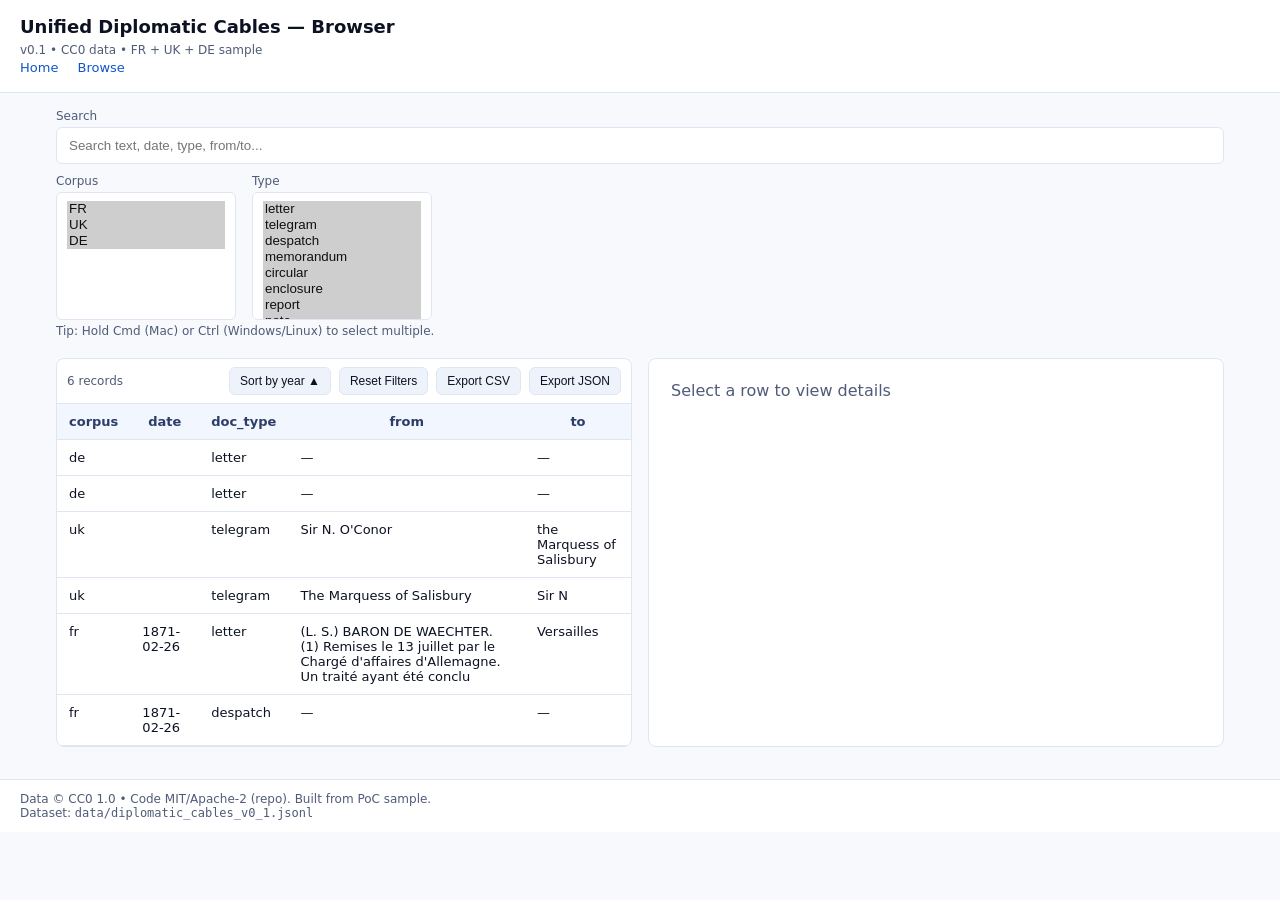
==== browse.html @ 92cc39fe "Initial site publish: landing + browser + data" ====
<!doctype html>
<html lang="en">
  <head>
    <meta charset="utf-8" />
    <meta name="viewport" content="width=device-width, initial-scale=1" />
    <title>Unified Diplomatic Cables — PoC Browser (v0.1)</title>
    <link rel="stylesheet" href="styles.css" />
  </head>
  <body>
    <header class="site-header">
      <h1>Unified Diplomatic Cables — Browser</h1>
      <div class="meta">v0.1 • CC0 data • FR + UK + DE sample</div>
      <nav class="nav">
        <a href="index.html">Home</a>
        <a href="browse.html">Browse</a>
      </nav>
    </header>

    <main class="container">
      <section class="controls">
        <label>
          <span>Search</span>
          <input id="q" type="search" placeholder="Search text, date, type, from/to..." />
        </label>
        <div class="selects">
          <label>
            <span>Corpus</span>
            <select id="corpus-select" multiple>
              <option value="fr" selected>FR</option>
              <option value="uk" selected>UK</option>
              <option value="de" selected>DE</option>
            </select>
          </label>
          <label>
            <span>Type</span>
            <select id="type-select" multiple>
              <option selected>letter</option>
              <option selected>telegram</option>
              <option selected>despatch</option>
              <option selected>memorandum</option>
              <option selected>circular</option>
              <option selected>enclosure</option>
              <option selected>report</option>
              <option selected>note</option>
            </select>
          </label>
        </div>
        <div class="hint">Tip: Hold Cmd (Mac) or Ctrl (Windows/Linux) to select multiple.</div>
      </section>

      <section class="content">
        <div class="list-pane">
          <div class="list-meta">
            <div><span id="count">0</span> records</div>
            <div class="actions">
              <button id="sort-date" class="btn">Sort by year ▲</button>
              <button id="reset" class="btn">Reset Filters</button>
              <button id="export-csv" class="btn">Export CSV</button>
              <button id="export-json" class="btn">Export JSON</button>
            </div>
          </div>
          <table class="results" id="results">
            <thead>
              <tr>
                <th>corpus</th>
                <th class="sortable" data-sort="date">date</th>
                <th>doc_type</th>
                <th>from</th>
                <th>to</th>
              </tr>
            </thead>
            <tbody></tbody>
          </table>
        </div>
        <aside class="detail-pane" id="detail">
          <div class="placeholder">Select a row to view details</div>
        </aside>
      </section>
    </main>

    <footer class="site-footer">
      <div>
        Data © CC0 1.0 • Code MIT/Apache-2 (repo). Built from PoC sample.
      </div>
      <div>Dataset: <code>data/diplomatic_cables_v0_1.jsonl</code></div>
    </footer>

    <script src="app.js"></script>
  </body>
  </html>
---- styles.css ----
:root {
  --bg: #f7f9fc;
  --bg2: #ffffff;
  --fg: #0c1222;
  --fg-dim: #4f5b78;
  --accent: #1155cc;
  --muted: #dfe6f3;
  --chip: #eef2fb;
}
* { box-sizing: border-box; }
body {
  margin: 0; font-family: ui-sans-serif, system-ui, -apple-system, Segoe UI, Roboto, Ubuntu, Cantarell, Noto Sans, Helvetica, Arial, "Apple Color Emoji", "Segoe UI Emoji";
  background: var(--bg); color: var(--fg);
}
.site-header {
  padding: 16px 20px; border-bottom: 1px solid var(--muted); background: var(--bg2);
}
.site-header h1 { margin: 0 0 6px 0; font-size: 18px; }
.site-header .meta { color: var(--fg-dim); font-size: 12px; }
.nav a { color: var(--accent); margin-right: 14px; text-decoration: none; font-size: 13px; }
.container { max-width: 1200px; margin: 0 auto; padding: 16px; }
.controls { display: grid; gap: 10px; grid-template-columns: 1fr; margin-bottom: 12px; }
.controls label span { display: block; color: var(--fg-dim); font-size: 12px; margin-bottom: 4px; }
.controls input[type="search"] { width: 100%; padding: 10px 12px; border-radius: 6px; border: 1px solid var(--muted); background: var(--bg2); color: var(--fg); }
.selects { display: flex; flex-wrap: wrap; gap: 16px; }
.selects select { padding: 8px 10px; border-radius: 6px; border: 1px solid var(--muted); background: var(--bg2); color: var(--fg); min-width: 180px; }
.selects select[multiple] { min-height: 128px; }
.hint { color: var(--fg-dim); font-size: 12px; margin-top: -6px; margin-bottom: 8px; }
.content { display: grid; grid-template-columns: 1fr 1fr; gap: 16px; }
.list-pane { background: var(--bg2); border: 1px solid var(--muted); border-radius: 8px; overflow: hidden; }
.list-meta { padding: 8px 10px; border-bottom: 1px solid var(--muted); display: flex; align-items: center; justify-content: space-between; color: var(--fg-dim); font-size: 12px; gap: 10px; }
.list-meta .actions { display: flex; gap: 8px; }
.btn { background: var(--chip); color: var(--fg); border: 1px solid var(--muted); padding: 6px 10px; border-radius: 6px; cursor: pointer; font-size: 12px; }
table.results { width: 100%; border-collapse: collapse; font-size: 13px; }
table.results thead { background: #f2f6ff; color: #2c3d67; }
table.results th, table.results td { padding: 10px 12px; border-bottom: 1px solid var(--muted); vertical-align: top; }
table.results th.sortable { cursor: pointer; user-select: none; }
table.results tbody tr { cursor: pointer; }
table.results tbody tr:hover { background: #f7fbff; }
.detail-pane { background: var(--bg2); border: 1px solid var(--muted); border-radius: 8px; padding: 12px; min-height: 240px; }
.placeholder { color: var(--fg-dim); padding: 10px; }
.kv { display: grid; grid-template-columns: 120px 1fr; gap: 6px 12px; font-size: 13px; margin-bottom: 10px; }
.labels { display: flex; flex-wrap: wrap; gap: 6px; margin: 6px 0; }
.label { font-size: 11px; padding: 2px 6px; border: 1px solid var(--muted); border-radius: 10px; background: var(--chip); }
.doc-text { white-space: pre-wrap; line-height: 1.5; border: 1px solid var(--muted); background: #f9fbff; padding: 10px; border-radius: 6px; max-height: 420px; overflow: auto; }
.site-footer { color: var(--fg-dim); font-size: 12px; border-top: 1px solid var(--muted); background: var(--bg2); padding: 12px 20px; margin-top: 16px; }
@media (max-width: 900px) { .content { grid-template-columns: 1fr; } }

/* (visualization removed per request) */
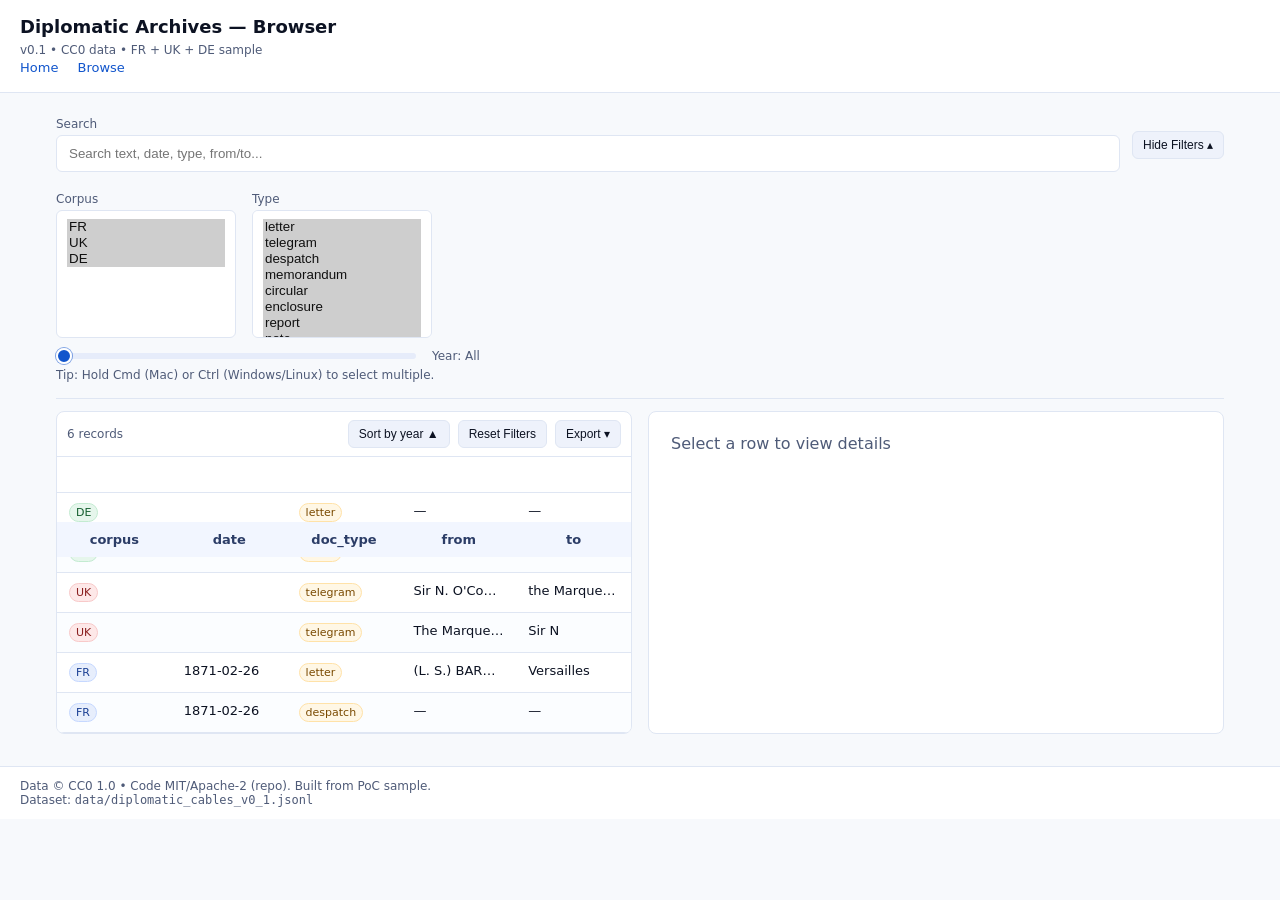
==== commit d90c8407: "Diplomatic Archives site: landing + browser, filters/exports, sticky filters, year slider, badges, e" ====
--- a/browse.html
+++ b/browse.html
@@ -3,12 +3,18 @@
   <head>
     <meta charset="utf-8" />
     <meta name="viewport" content="width=device-width, initial-scale=1" />
-    <title>Unified Diplomatic Cables — PoC Browser (v0.1)</title>
+    <title>Diplomatic Archives — Browse</title>
+    <meta name="description" content="Browse diplomatic archives: filter by corpus, type, year; search and export results." />
+    <meta property="og:title" content="Diplomatic Archives — Browse" />
+    <meta property="og:description" content="Filter by country and document type, search, and export diplomatic documents." />
+    <meta property="og:type" content="website" />
+    <link rel="icon" href="assets/topSecret.png" />
+    <link rel="canonical" href="browse.html" />
     <link rel="stylesheet" href="styles.css" />
   </head>
   <body>
     <header class="site-header">
-      <h1>Unified Diplomatic Cables — Browser</h1>
+      <h1>Diplomatic Archives — Browser</h1>
       <div class="meta">v0.1 • CC0 data • FR + UK + DE sample</div>
       <nav class="nav">
         <a href="index.html">Home</a>
@@ -17,53 +23,73 @@
     </header>
 
     <main class="container">
-      <section class="controls">
-        <label>
-          <span>Search</span>
-          <input id="q" type="search" placeholder="Search text, date, type, from/to..." />
-        </label>
-        <div class="selects">
-          <label>
-            <span>Corpus</span>
-            <select id="corpus-select" multiple>
-              <option value="fr" selected>FR</option>
-              <option value="uk" selected>UK</option>
-              <option value="de" selected>DE</option>
-            </select>
+      <section class="controls" aria-label="Filters">
+        <div class="filters-bar">
+          <label style="flex:1 1 auto; margin-right: 12px;">
+            <span>Search</span>
+            <input id="q" type="search" placeholder="Search text, date, type, from/to..." aria-label="Search" />
           </label>
-          <label>
-            <span>Type</span>
-            <select id="type-select" multiple>
-              <option selected>letter</option>
-              <option selected>telegram</option>
-              <option selected>despatch</option>
-              <option selected>memorandum</option>
-              <option selected>circular</option>
-              <option selected>enclosure</option>
-              <option selected>report</option>
-              <option selected>note</option>
-            </select>
-          </label>
+          <button id="toggle-filters" class="btn" aria-expanded="true" aria-controls="filters-panel">Hide Filters ▴</button>
         </div>
-        <div class="hint">Tip: Hold Cmd (Mac) or Ctrl (Windows/Linux) to select multiple.</div>
+        <div id="filters-panel" class="filters-panel" role="region" aria-label="Filter panel">
+          <div class="selects" role="group" aria-label="Corpus and type filters">
+            <label>
+              <span>Corpus</span>
+              <select id="corpus-select" multiple aria-label="Select one or more corpora">
+                <option value="fr" selected>FR</option>
+                <option value="uk" selected>UK</option>
+                <option value="de" selected>DE</option>
+              </select>
+            </label>
+            <label>
+              <span>Type</span>
+              <select id="type-select" multiple aria-label="Select one or more document types">
+                <option selected>letter</option>
+                <option selected>telegram</option>
+                <option selected>despatch</option>
+                <option selected>memorandum</option>
+                <option selected>circular</option>
+                <option selected>enclosure</option>
+                <option selected>report</option>
+                <option selected>note</option>
+              </select>
+            </label>
+          </div>
+          <div class="range-row" role="group" aria-label="Year range">
+            <div class="range-slider" aria-label="Year range slider">
+              <div class="track"></div>
+              <div class="range" id="range-highlight" style="left:0; right:0"></div>
+              <input id="year-min" type="range" min="1800" max="2000" value="1871" aria-label="Year minimum" />
+              <input id="year-max" type="range" min="1800" max="2000" value="1914" aria-label="Year maximum" />
+            </div>
+            <div class="year-readout">Year: <span id="year-readout">All</span></div>
+          </div>
+          <div class="hint">Tip: Hold Cmd (Mac) or Ctrl (Windows/Linux) to select multiple.</div>
+        </div>
       </section>
 
       <section class="content">
         <div class="list-pane">
           <div class="list-meta">
-            <div><span id="count">0</span> records</div>
+            <div><span id="count" aria-live="polite">0</span> records</div>
             <div class="actions">
-              <button id="sort-date" class="btn">Sort by year ▲</button>
-              <button id="reset" class="btn">Reset Filters</button>
-              <button id="export-csv" class="btn">Export CSV</button>
-              <button id="export-json" class="btn">Export JSON</button>
+              <button id="sort-date" class="btn" aria-label="Toggle sort by year">Sort by year ▲</button>
+              <button id="reset" class="btn" aria-label="Reset filters">Reset Filters</button>
+              <div class="dropdown">
+                <button id="export-btn" class="btn" aria-haspopup="true" aria-expanded="false">Export ▾</button>
+                <div id="export-menu" class="dropdown-menu" role="menu" aria-labelledby="export-btn">
+                  <button id="export-csv" role="menuitem">CSV (Excel‑friendly)</button>
+                  <button id="export-json" role="menuitem">JSON (records)</button>
+                  <button id="export-meta" role="menuitem">Metadata (JSON)</button>
+                </div>
+              </div>
             </div>
           </div>
           <table class="results" id="results">
             <thead>
               <tr>
                 <th>corpus</th>
-                <th class="sortable" data-sort="date">date</th>
+                <th class="sortable" data-sort="date" aria-sort="none">date</th>
                 <th>doc_type</th>
                 <th>from</th>
                 <th>to</th>
@@ -85,6 +111,6 @@
       <div>Dataset: <code>data/diplomatic_cables_v0_1.jsonl</code></div>
     </footer>
 
-    <script src="app.js"></script>
+    <script src="app.js" defer></script>
   </body>
   </html>
--- a/styles.css
+++ b/styles.css
@@ -20,23 +20,44 @@
 .nav a { color: var(--accent); margin-right: 14px; text-decoration: none; font-size: 13px; }
 .container { max-width: 1200px; margin: 0 auto; padding: 16px; }
 .controls { display: grid; gap: 10px; grid-template-columns: 1fr; margin-bottom: 12px; }
+.controls { position: sticky; top: 0; z-index: 50; background: var(--bg); padding-top: 8px; padding-bottom: 8px; border-bottom: 1px solid var(--muted); }
+.filters-bar { display: flex; align-items: center; justify-content: space-between; }
+.filters-bar .btn { margin-left: auto; }
+.filters-panel { margin-top: 10px; }
+.filters-panel.collapsed { display: none; }
 .controls label span { display: block; color: var(--fg-dim); font-size: 12px; margin-bottom: 4px; }
 .controls input[type="search"] { width: 100%; padding: 10px 12px; border-radius: 6px; border: 1px solid var(--muted); background: var(--bg2); color: var(--fg); }
 .selects { display: flex; flex-wrap: wrap; gap: 16px; }
 .selects select { padding: 8px 10px; border-radius: 6px; border: 1px solid var(--muted); background: var(--bg2); color: var(--fg); min-width: 180px; }
 .selects select[multiple] { min-height: 128px; }
+.range-row { display: flex; flex-wrap: wrap; gap: 16px; align-items: center; }
+.range-slider { width: 360px; position: relative; height: 36px; }
+.range-slider input[type="range"] { position: absolute; left: 0; right: 0; pointer-events: none; -webkit-appearance: none; appearance: none; background: none; height: 36px; margin: 0; }
+.range-slider input[type="range"]::-webkit-slider-thumb { pointer-events: auto; -webkit-appearance: none; appearance: none; height: 16px; width: 16px; border-radius: 50%; background: var(--accent); border: 2px solid #fff; box-shadow: 0 0 0 1px rgba(17,85,204,0.3); }
+.range-slider input[type="range"]::-moz-range-thumb { pointer-events: auto; height: 16px; width: 16px; border: none; border-radius: 50%; background: var(--accent); }
+.range-slider .track { position: absolute; top: 50%; left: 0; right: 0; height: 6px; transform: translateY(-50%); background: #e6ecfa; border-radius: 999px; }
+.range-slider .range { position: absolute; top: 50%; height: 6px; transform: translateY(-50%); background: #a9c2fb; border-radius: 999px; }
+.year-readout { color: var(--fg-dim); font-size: 12px; }
 .hint { color: var(--fg-dim); font-size: 12px; margin-top: -6px; margin-bottom: 8px; }
 .content { display: grid; grid-template-columns: 1fr 1fr; gap: 16px; }
 .list-pane { background: var(--bg2); border: 1px solid var(--muted); border-radius: 8px; overflow: hidden; }
 .list-meta { padding: 8px 10px; border-bottom: 1px solid var(--muted); display: flex; align-items: center; justify-content: space-between; color: var(--fg-dim); font-size: 12px; gap: 10px; }
 .list-meta .actions { display: flex; gap: 8px; }
 .btn { background: var(--chip); color: var(--fg); border: 1px solid var(--muted); padding: 6px 10px; border-radius: 6px; cursor: pointer; font-size: 12px; }
-table.results { width: 100%; border-collapse: collapse; font-size: 13px; }
-table.results thead { background: #f2f6ff; color: #2c3d67; }
+table.results { width: 100%; border-collapse: collapse; font-size: 13px; table-layout: fixed; }
+table.results thead { position: sticky; top: 110px; z-index: 10; background: #f2f6ff; color: #2c3d67; }
 table.results th, table.results td { padding: 10px 12px; border-bottom: 1px solid var(--muted); vertical-align: top; }
 table.results th.sortable { cursor: pointer; user-select: none; }
 table.results tbody tr { cursor: pointer; }
-table.results tbody tr:hover { background: #f7fbff; }
+table.results tbody tr:nth-child(even) { background: #fbfdff; }
+table.results tbody tr:hover { background: #f2f8ff; }
+.td-ellipsis { white-space: nowrap; overflow: hidden; text-overflow: ellipsis; }
+.badge { display: inline-block; padding: 2px 6px; font-size: 11px; border-radius: 999px; border: 1px solid var(--muted); background: var(--chip); }
+.badge.corpus-fr { background: #e7eefc; border-color: #c6d8ff; color: #1a3f93; }
+.badge.corpus-uk { background: #fde8e8; border-color: #f8c9c9; color: #8a1f1f; }
+.badge.corpus-de { background: #e6f6ec; border-color: #c3ebd1; color: #155e2f; }
+.badge.type { background: #fff7e5; border-color: #ffe2a8; color: #7a4a00; }
+.empty { color: var(--fg-dim); padding: 12px; }
 .detail-pane { background: var(--bg2); border: 1px solid var(--muted); border-radius: 8px; padding: 12px; min-height: 240px; }
 .placeholder { color: var(--fg-dim); padding: 10px; }
 .kv { display: grid; grid-template-columns: 120px 1fr; gap: 6px 12px; font-size: 13px; margin-bottom: 10px; }
@@ -46,4 +67,14 @@
 .site-footer { color: var(--fg-dim); font-size: 12px; border-top: 1px solid var(--muted); background: var(--bg2); padding: 12px 20px; margin-top: 16px; }
 @media (max-width: 900px) { .content { grid-template-columns: 1fr; } }
 
+/* Export dropdown */
+.dropdown { position: relative; display: inline-block; }
+.dropdown-menu { position: absolute; right: 0; top: 36px; min-width: 160px; background: var(--bg2); border: 1px solid var(--muted); border-radius: 8px; box-shadow: 0 6px 18px rgba(0,0,0,0.08); display: none; z-index: 100; }
+.dropdown-menu.open { display: block; }
+.dropdown-menu button { display: block; width: 100%; text-align: left; background: transparent; border: none; padding: 8px 12px; cursor: pointer; }
+.dropdown-menu button:hover { background: #f7fbff; }
+
+/* Focus outline */
+.btn:focus, input:focus, select:focus, button:focus { outline: 2px solid #8fb6ff; outline-offset: 2px; }
+
 /* (visualization removed per request) */
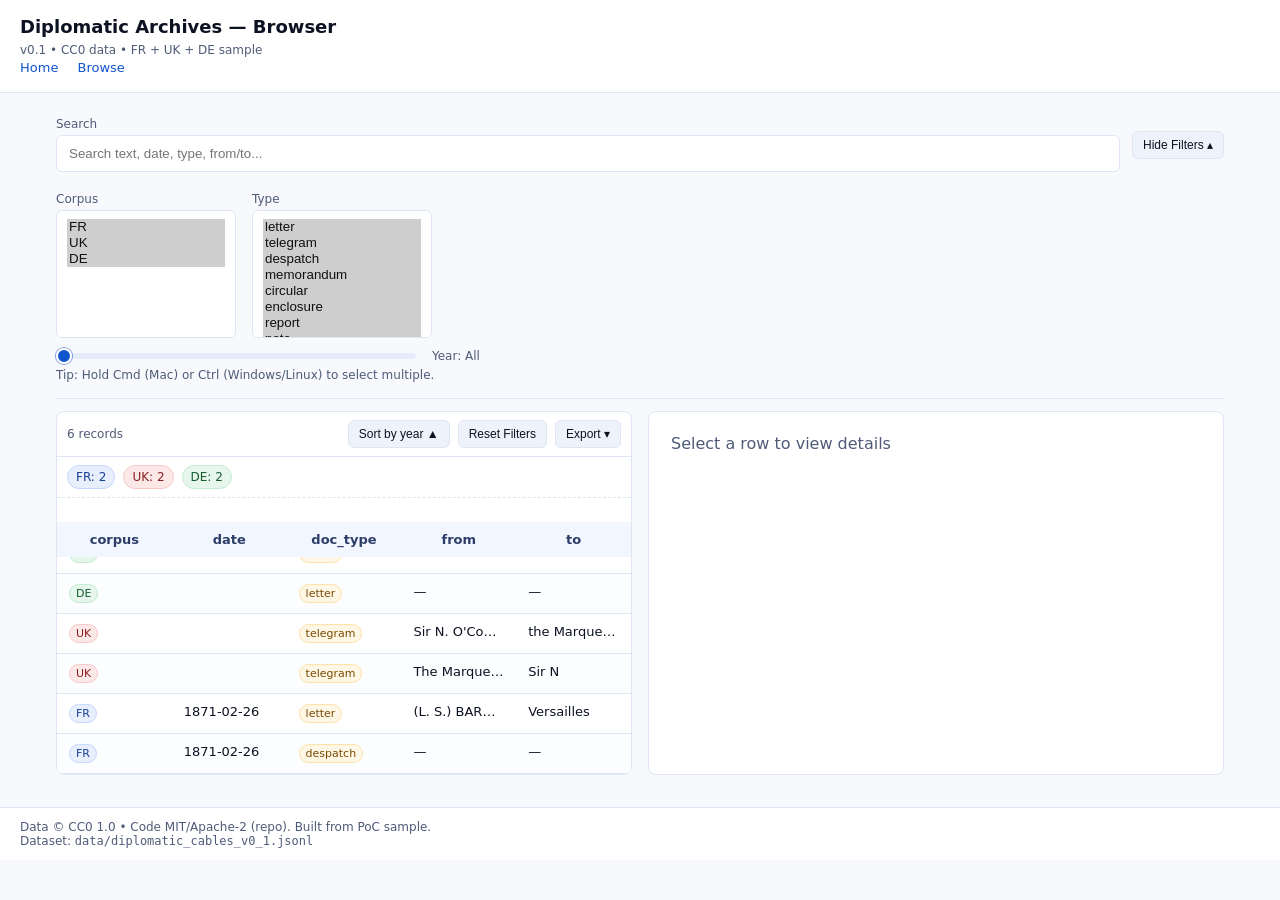
==== commit e85dabea: "Browse UI polish: summary counts, active filter chips, enhanced detail header; minor style tweaks" ====
--- a/browse.html
+++ b/browse.html
@@ -85,6 +85,14 @@
               </div>
             </div>
           </div>
+          <div class="summary-bar">
+            <div class="pills">
+              <span class="summary-pill fr">FR: <span id="count-fr">0</span></span>
+              <span class="summary-pill uk">UK: <span id="count-uk">0</span></span>
+              <span class="summary-pill de">DE: <span id="count-de">0</span></span>
+            </div>
+            <div id="active-filters" class="active-filters" aria-live="polite"></div>
+          </div>
           <table class="results" id="results">
             <thead>
               <tr>
--- a/styles.css
+++ b/styles.css
@@ -41,6 +41,15 @@
 .hint { color: var(--fg-dim); font-size: 12px; margin-top: -6px; margin-bottom: 8px; }
 .content { display: grid; grid-template-columns: 1fr 1fr; gap: 16px; }
 .list-pane { background: var(--bg2); border: 1px solid var(--muted); border-radius: 8px; overflow: hidden; }
+.summary-bar { display: flex; align-items: center; justify-content: space-between; padding: 8px 10px; border-bottom: 1px dashed var(--muted); gap: 10px; }
+.summary-bar .pills { display: flex; gap: 8px; align-items: center; flex-wrap: wrap; }
+.summary-pill { font-size: 12px; padding: 4px 8px; border-radius: 999px; border: 1px solid var(--muted); background: var(--chip); }
+.summary-pill.fr { background: #e7eefc; border-color: #c6d8ff; color: #1a3f93; }
+.summary-pill.uk { background: #fde8e8; border-color: #f8c9c9; color: #8a1f1f; }
+.summary-pill.de { background: #e6f6ec; border-color: #c3ebd1; color: #155e2f; }
+.active-filters { display: flex; gap: 8px; flex-wrap: wrap; justify-content: flex-end; }
+.chip { display: inline-flex; align-items: center; gap: 6px; padding: 4px 8px; background: #f2f6ff; border: 1px solid var(--muted); border-radius: 999px; font-size: 12px; color: #2c3d67; }
+.chip button { background: transparent; border: none; cursor: pointer; font-size: 14px; line-height: 1; color: #4f5b78; }
 .list-meta { padding: 8px 10px; border-bottom: 1px solid var(--muted); display: flex; align-items: center; justify-content: space-between; color: var(--fg-dim); font-size: 12px; gap: 10px; }
 .list-meta .actions { display: flex; gap: 8px; }
 .btn { background: var(--chip); color: var(--fg); border: 1px solid var(--muted); padding: 6px 10px; border-radius: 6px; cursor: pointer; font-size: 12px; }
@@ -59,6 +68,10 @@
 .badge.type { background: #fff7e5; border-color: #ffe2a8; color: #7a4a00; }
 .empty { color: var(--fg-dim); padding: 12px; }
 .detail-pane { background: var(--bg2); border: 1px solid var(--muted); border-radius: 8px; padding: 12px; min-height: 240px; }
+.detail-header { display: flex; align-items: center; justify-content: space-between; margin-bottom: 8px; }
+.detail-title { font-weight: 600; font-size: 16px; color: #0c1222; }
+.detail-actions { display: flex; gap: 8px; }
+.btn-small { background: var(--chip); color: var(--fg); border: 1px solid var(--muted); padding: 4px 8px; border-radius: 6px; cursor: pointer; font-size: 12px; }
 .placeholder { color: var(--fg-dim); padding: 10px; }
 .kv { display: grid; grid-template-columns: 120px 1fr; gap: 6px 12px; font-size: 13px; margin-bottom: 10px; }
 .labels { display: flex; flex-wrap: wrap; gap: 6px; margin: 6px 0; }
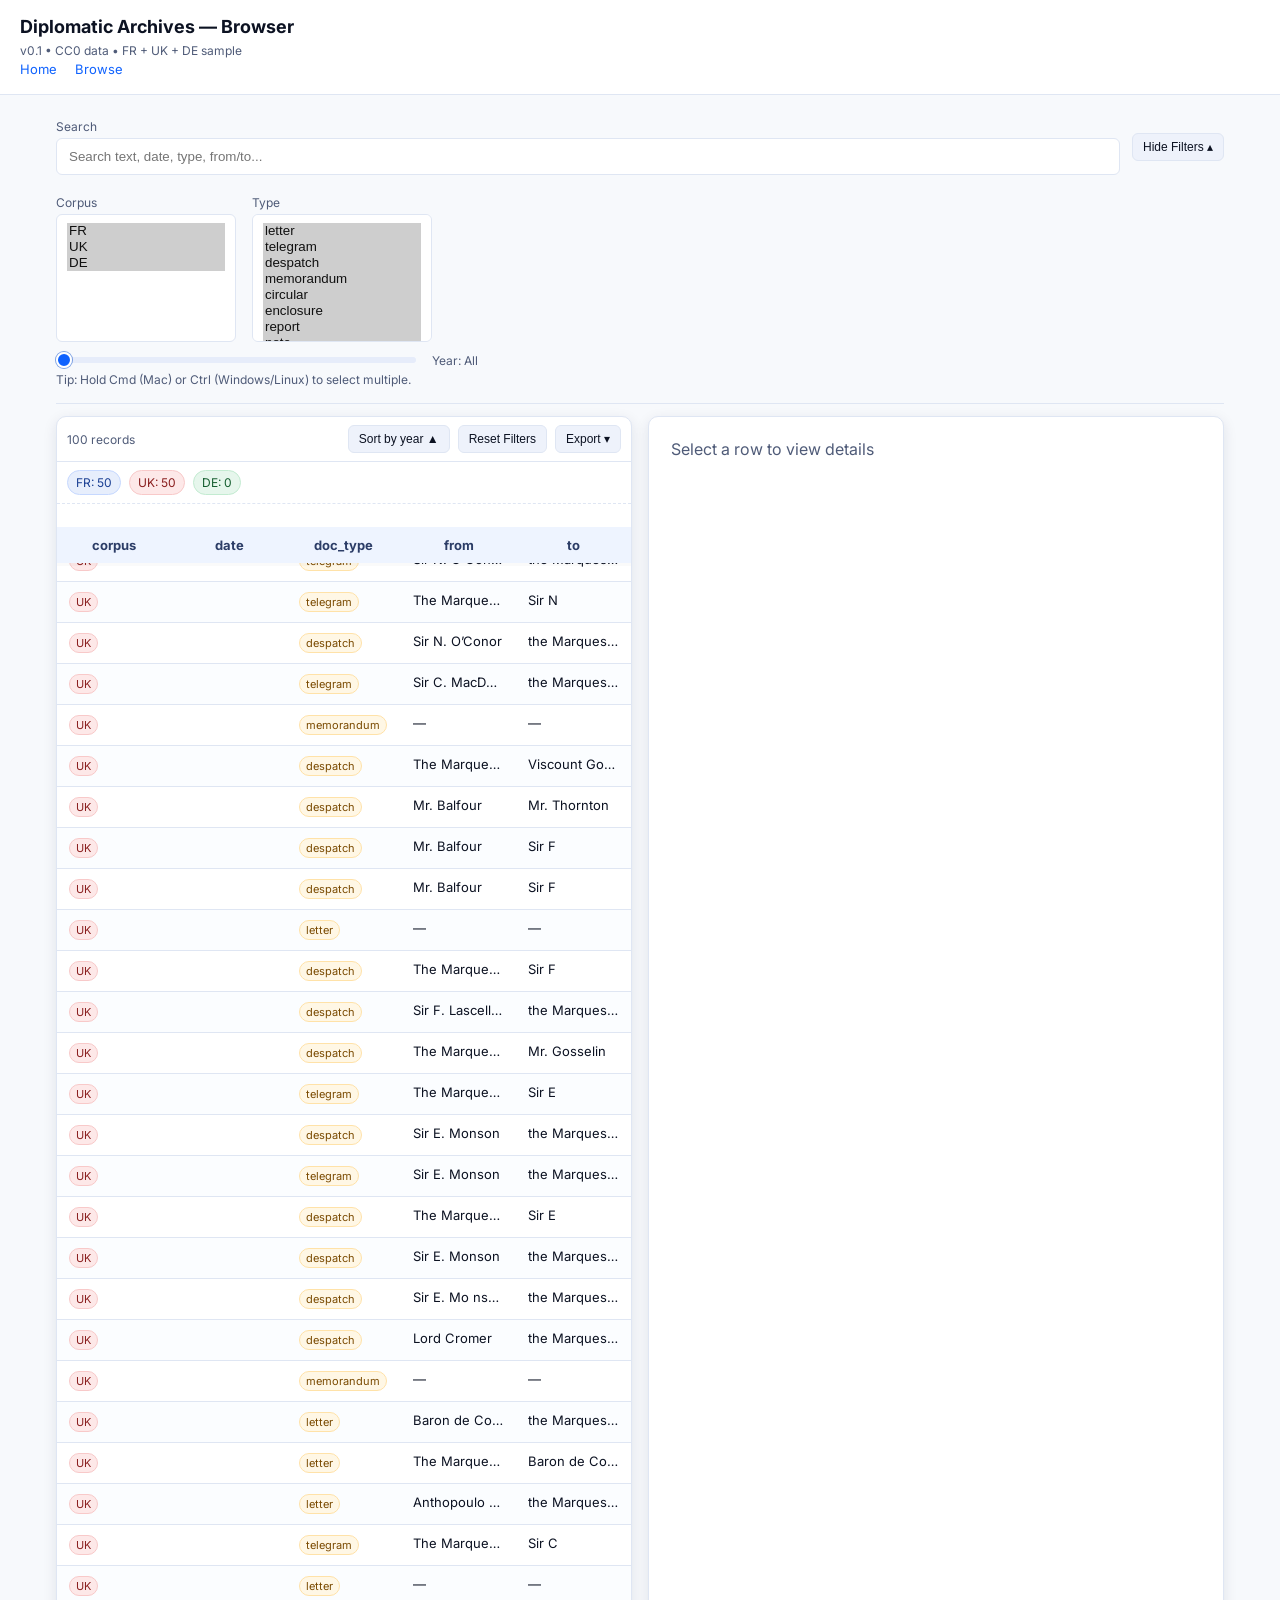
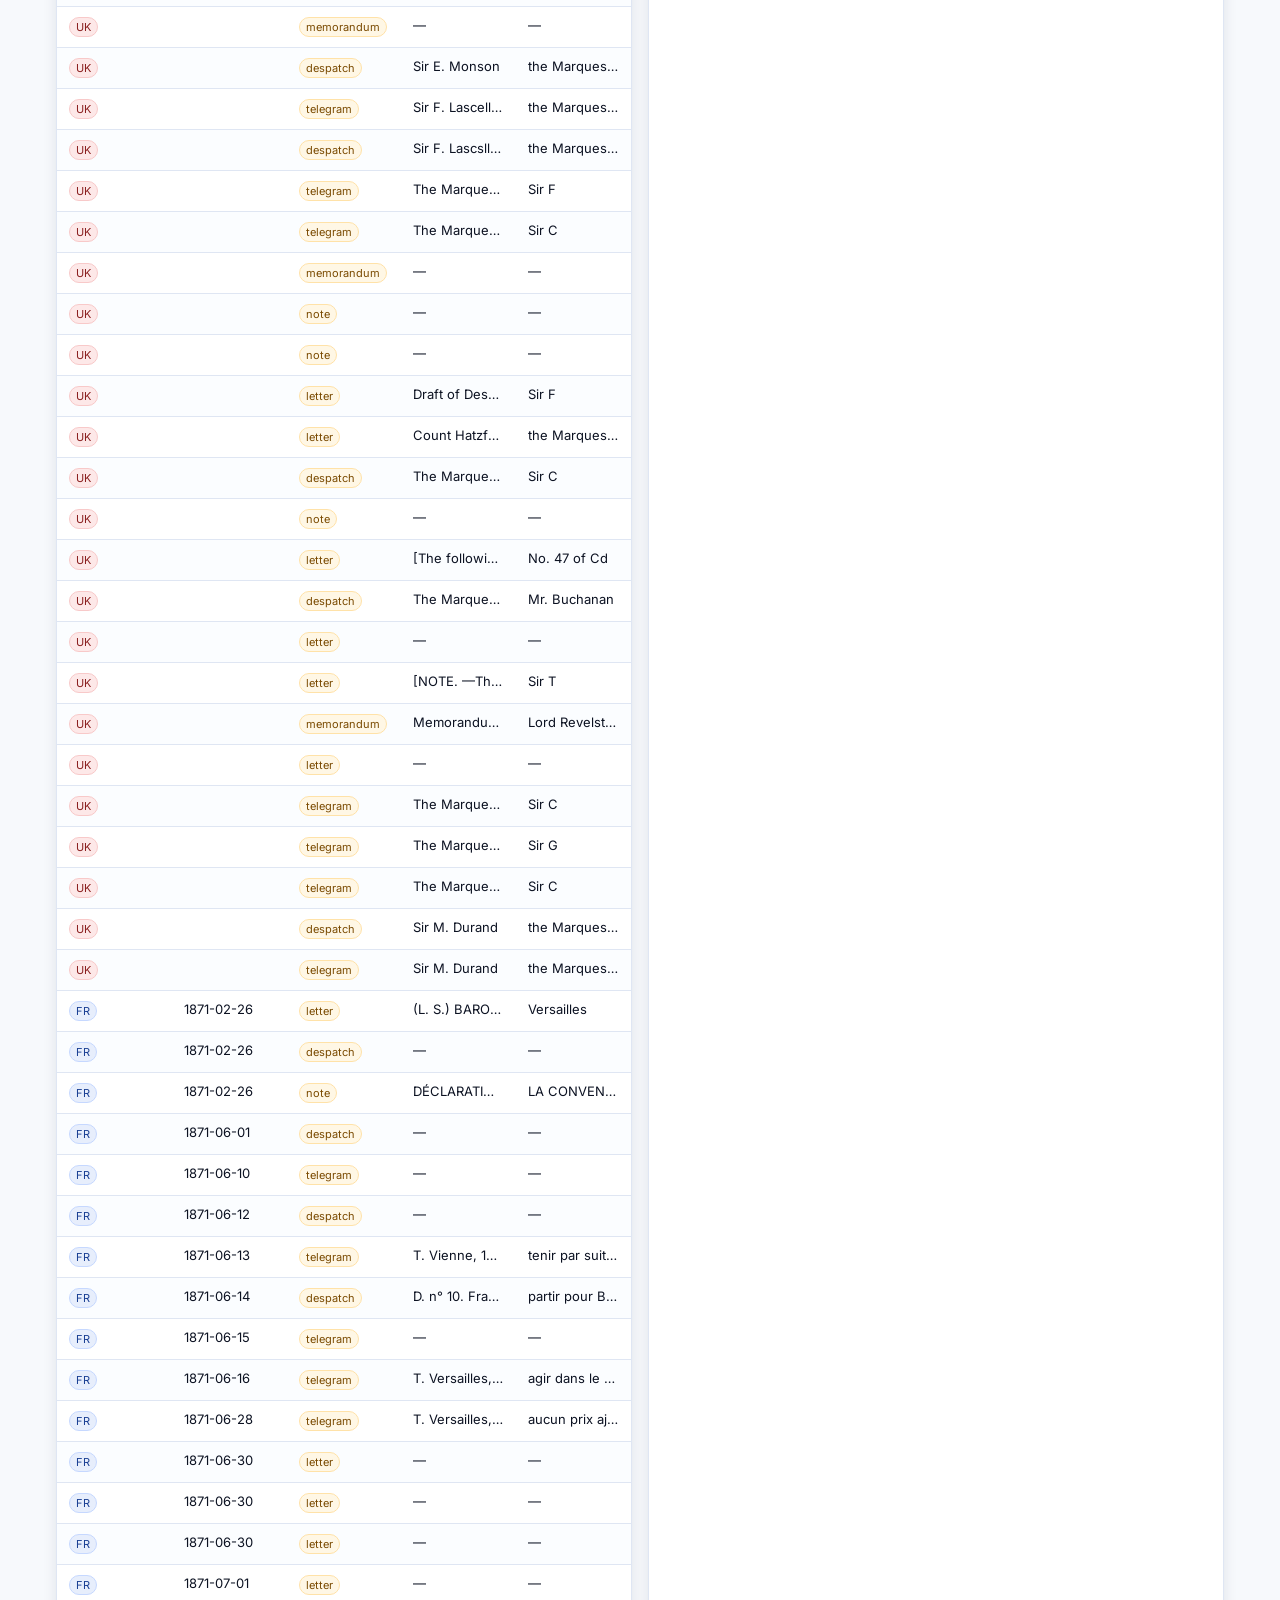
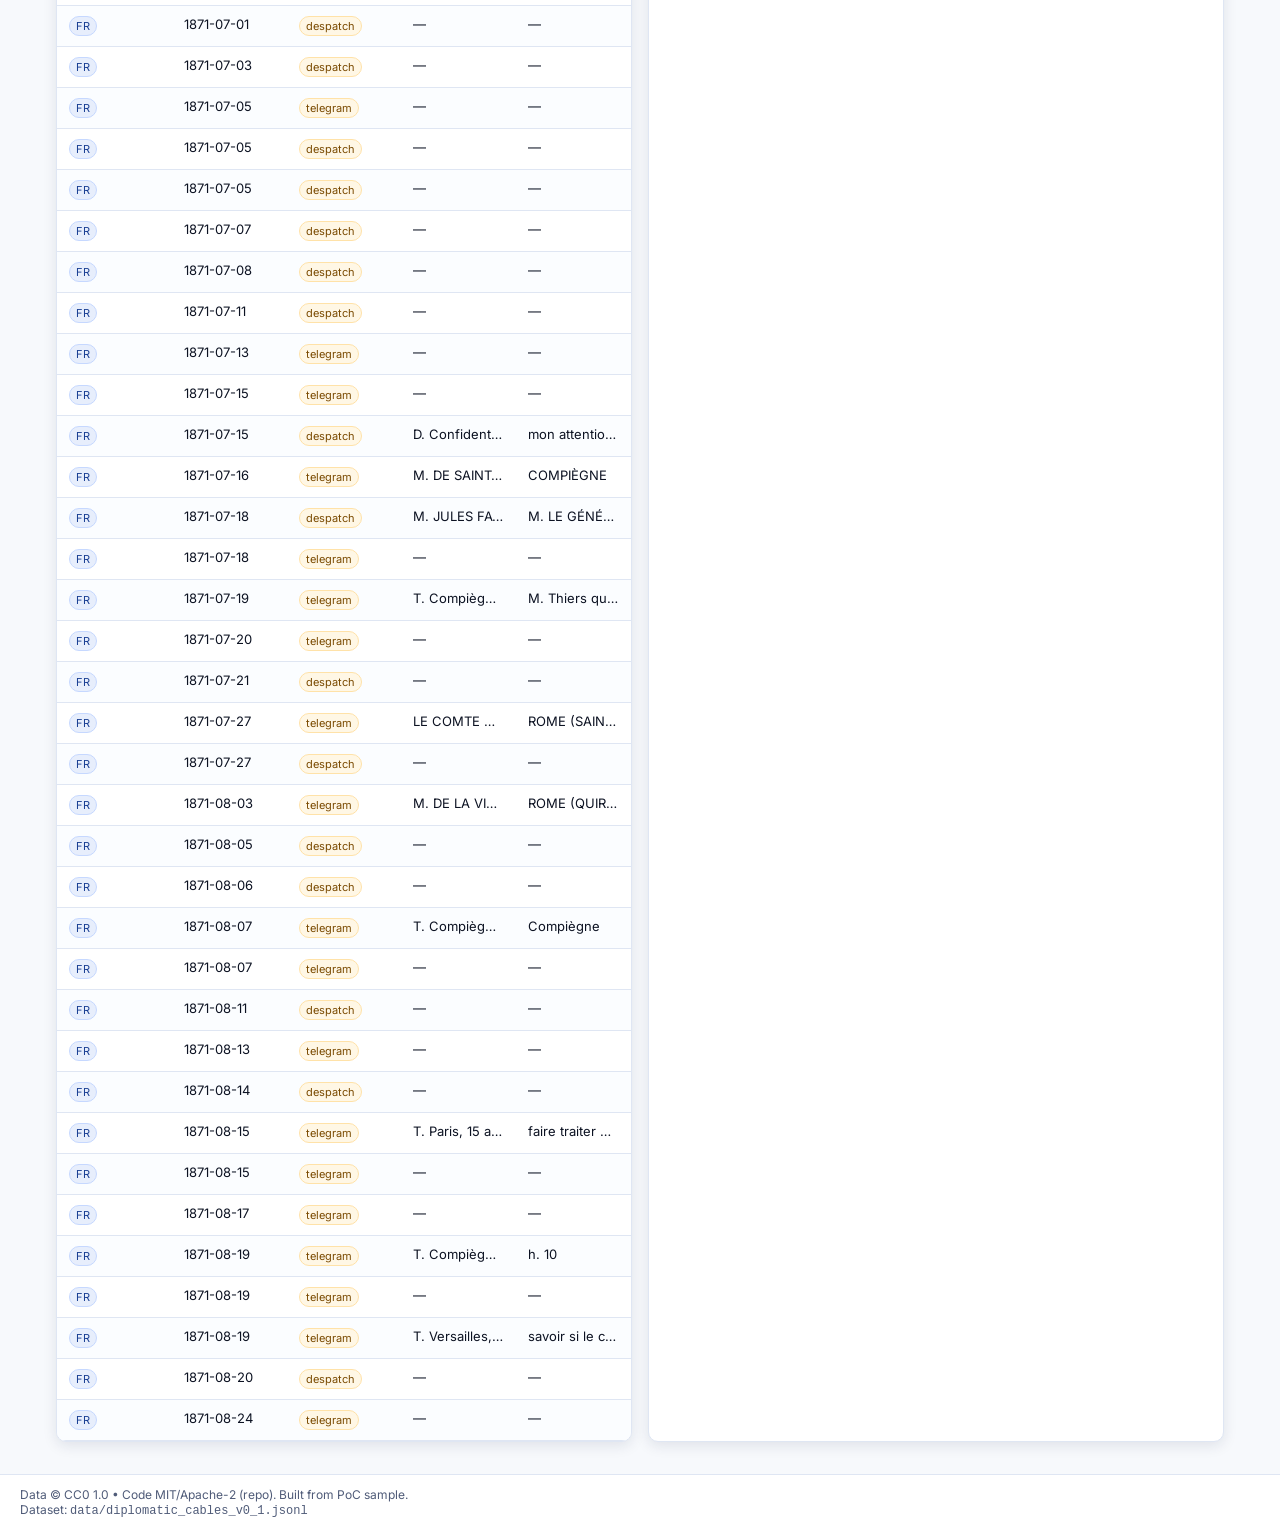
==== commit 5cdf4de7: "Professional polish: Inter font, refined colors, buttons, shadows; lighter hero; sticky header" ====
--- a/browse.html
+++ b/browse.html
@@ -4,6 +4,9 @@
     <meta charset="utf-8" />
     <meta name="viewport" content="width=device-width, initial-scale=1" />
     <title>Diplomatic Archives — Browse</title>
+    <link rel="preconnect" href="https://fonts.googleapis.com">
+    <link rel="preconnect" href="https://fonts.gstatic.com" crossorigin>
+    <link href="https://fonts.googleapis.com/css2?family=Inter:wght@400;500;600&display=swap" rel="stylesheet">
     <meta name="description" content="Browse diplomatic archives: filter by corpus, type, year; search and export results." />
     <meta property="og:title" content="Diplomatic Archives — Browse" />
     <meta property="og:description" content="Filter by country and document type, search, and export diplomatic documents." />
--- a/styles.css
+++ b/styles.css
@@ -3,17 +3,18 @@
   --bg2: #ffffff;
   --fg: #0c1222;
   --fg-dim: #4f5b78;
-  --accent: #1155cc;
+  --accent: #0f62fe;
   --muted: #dfe6f3;
   --chip: #eef2fb;
+  --shadow: 0 4px 14px rgba(15,34,67,0.1);
 }
 * { box-sizing: border-box; }
 body {
-  margin: 0; font-family: ui-sans-serif, system-ui, -apple-system, Segoe UI, Roboto, Ubuntu, Cantarell, Noto Sans, Helvetica, Arial, "Apple Color Emoji", "Segoe UI Emoji";
+  margin: 0; font-family: Inter, ui-sans-serif, system-ui, -apple-system, Segoe UI, Roboto, Ubuntu, Cantarell, Noto Sans, Helvetica, Arial, "Apple Color Emoji", "Segoe UI Emoji";
   background: var(--bg); color: var(--fg);
 }
 .site-header {
-  padding: 16px 20px; border-bottom: 1px solid var(--muted); background: var(--bg2);
+  padding: 16px 20px; border-bottom: 1px solid var(--muted); background: var(--bg2); position: sticky; top: 0; z-index: 60;
 }
 .site-header h1 { margin: 0 0 6px 0; font-size: 18px; }
 .site-header .meta { color: var(--fg-dim); font-size: 12px; }
@@ -40,7 +41,7 @@
 .year-readout { color: var(--fg-dim); font-size: 12px; }
 .hint { color: var(--fg-dim); font-size: 12px; margin-top: -6px; margin-bottom: 8px; }
 .content { display: grid; grid-template-columns: 1fr 1fr; gap: 16px; }
-.list-pane { background: var(--bg2); border: 1px solid var(--muted); border-radius: 8px; overflow: hidden; }
+.list-pane { background: var(--bg2); border: 1px solid var(--muted); border-radius: 10px; overflow: hidden; box-shadow: var(--shadow); }
 .summary-bar { display: flex; align-items: center; justify-content: space-between; padding: 8px 10px; border-bottom: 1px dashed var(--muted); gap: 10px; }
 .summary-bar .pills { display: flex; gap: 8px; align-items: center; flex-wrap: wrap; }
 .summary-pill { font-size: 12px; padding: 4px 8px; border-radius: 999px; border: 1px solid var(--muted); background: var(--chip); }
@@ -52,9 +53,12 @@
 .chip button { background: transparent; border: none; cursor: pointer; font-size: 14px; line-height: 1; color: #4f5b78; }
 .list-meta { padding: 8px 10px; border-bottom: 1px solid var(--muted); display: flex; align-items: center; justify-content: space-between; color: var(--fg-dim); font-size: 12px; gap: 10px; }
 .list-meta .actions { display: flex; gap: 8px; }
-.btn { background: var(--chip); color: var(--fg); border: 1px solid var(--muted); padding: 6px 10px; border-radius: 6px; cursor: pointer; font-size: 12px; }
+.btn { background: var(--chip); color: var(--fg); border: 1px solid var(--muted); padding: 6px 10px; border-radius: 6px; cursor: pointer; font-size: 12px; transition: all .15s ease; }
+.btn:hover { box-shadow: var(--shadow); transform: translateY(-1px); }
+.btn.primary { background: var(--accent); border-color: var(--accent); color: #fff; }
+.btn.secondary { background: #f7fbff; border-color: #cfe2ff; color: #0b3d91; }
 table.results { width: 100%; border-collapse: collapse; font-size: 13px; table-layout: fixed; }
-table.results thead { position: sticky; top: 110px; z-index: 10; background: #f2f6ff; color: #2c3d67; }
+table.results thead { position: sticky; top: 110px; z-index: 10; background: #eef4ff; color: #2c3d67; box-shadow: 0 2px 0 rgba(0,0,0,0.02); }
 table.results th, table.results td { padding: 10px 12px; border-bottom: 1px solid var(--muted); vertical-align: top; }
 table.results th.sortable { cursor: pointer; user-select: none; }
 table.results tbody tr { cursor: pointer; }
@@ -67,7 +71,7 @@
 .badge.corpus-de { background: #e6f6ec; border-color: #c3ebd1; color: #155e2f; }
 .badge.type { background: #fff7e5; border-color: #ffe2a8; color: #7a4a00; }
 .empty { color: var(--fg-dim); padding: 12px; }
-.detail-pane { background: var(--bg2); border: 1px solid var(--muted); border-radius: 8px; padding: 12px; min-height: 240px; }
+.detail-pane { background: var(--bg2); border: 1px solid var(--muted); border-radius: 10px; padding: 12px; min-height: 240px; box-shadow: var(--shadow); }
 .detail-header { display: flex; align-items: center; justify-content: space-between; margin-bottom: 8px; }
 .detail-title { font-weight: 600; font-size: 16px; color: #0c1222; }
 .detail-actions { display: flex; gap: 8px; }
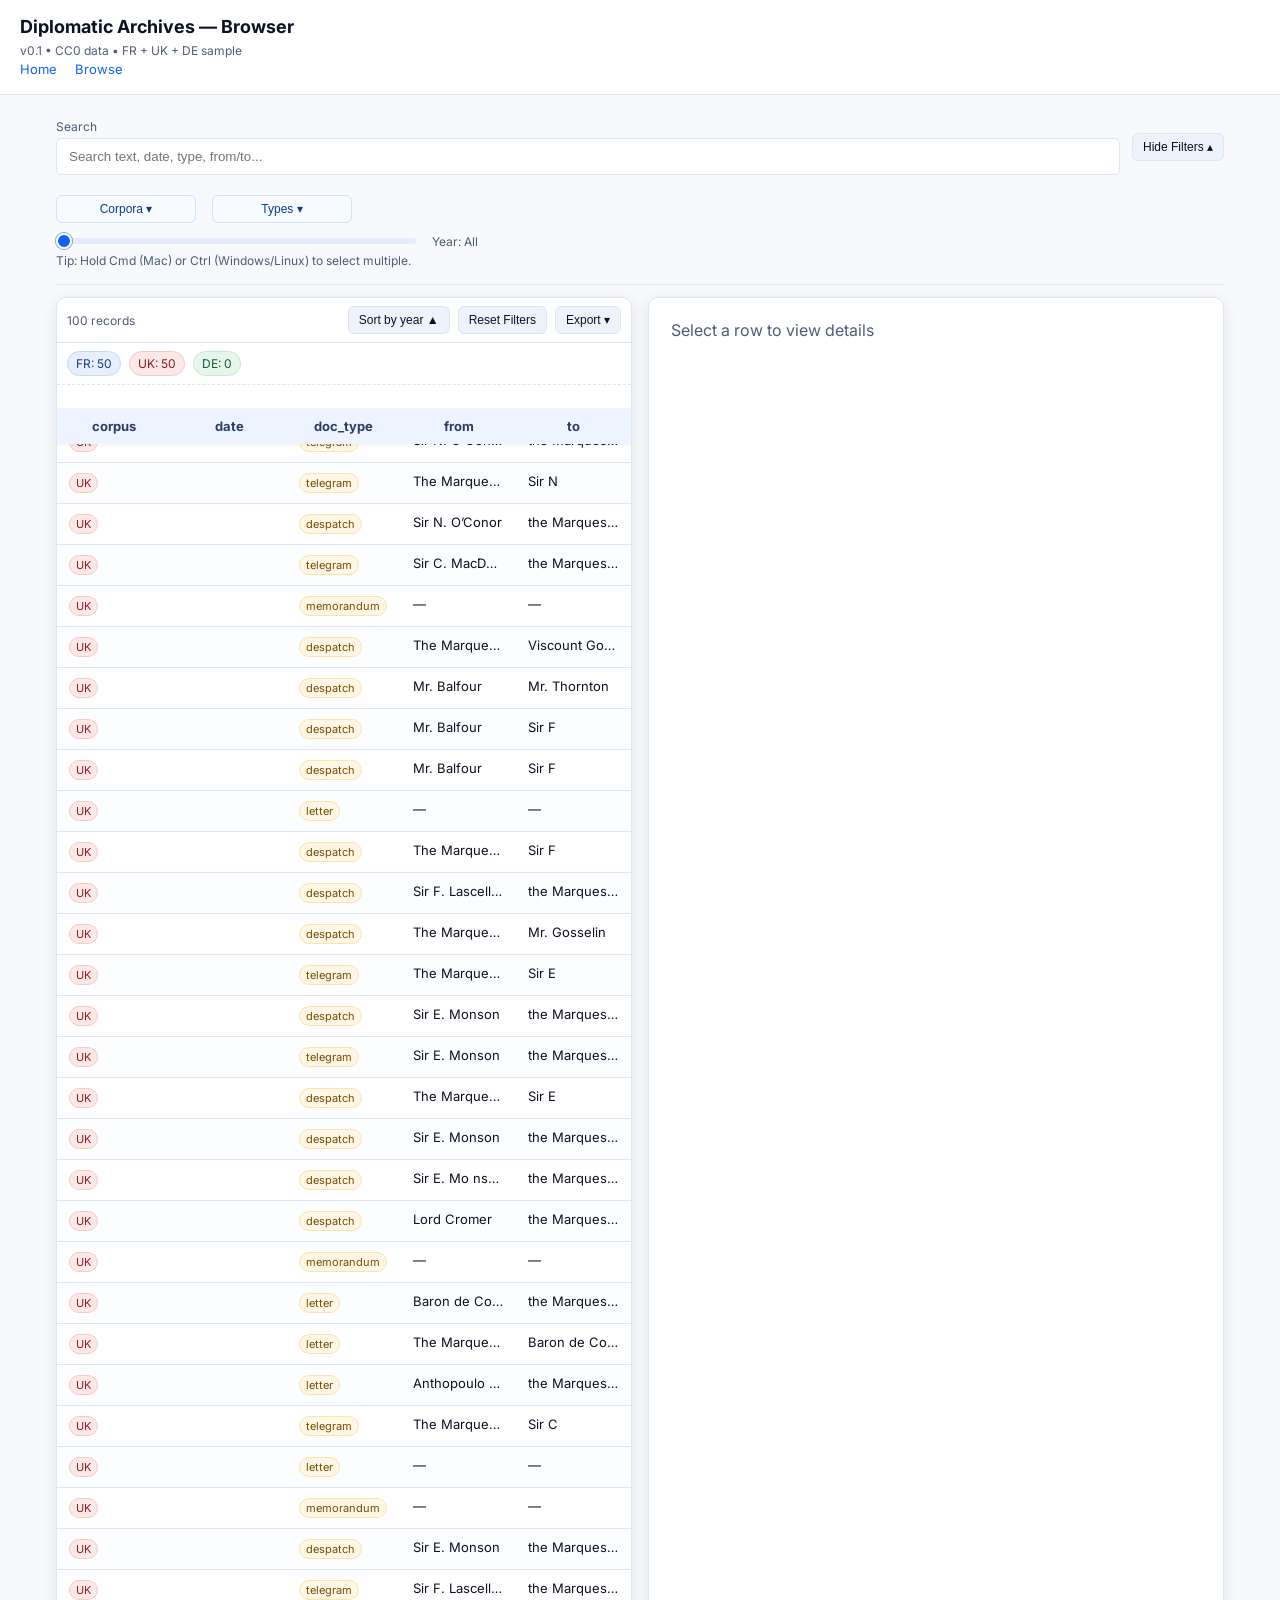
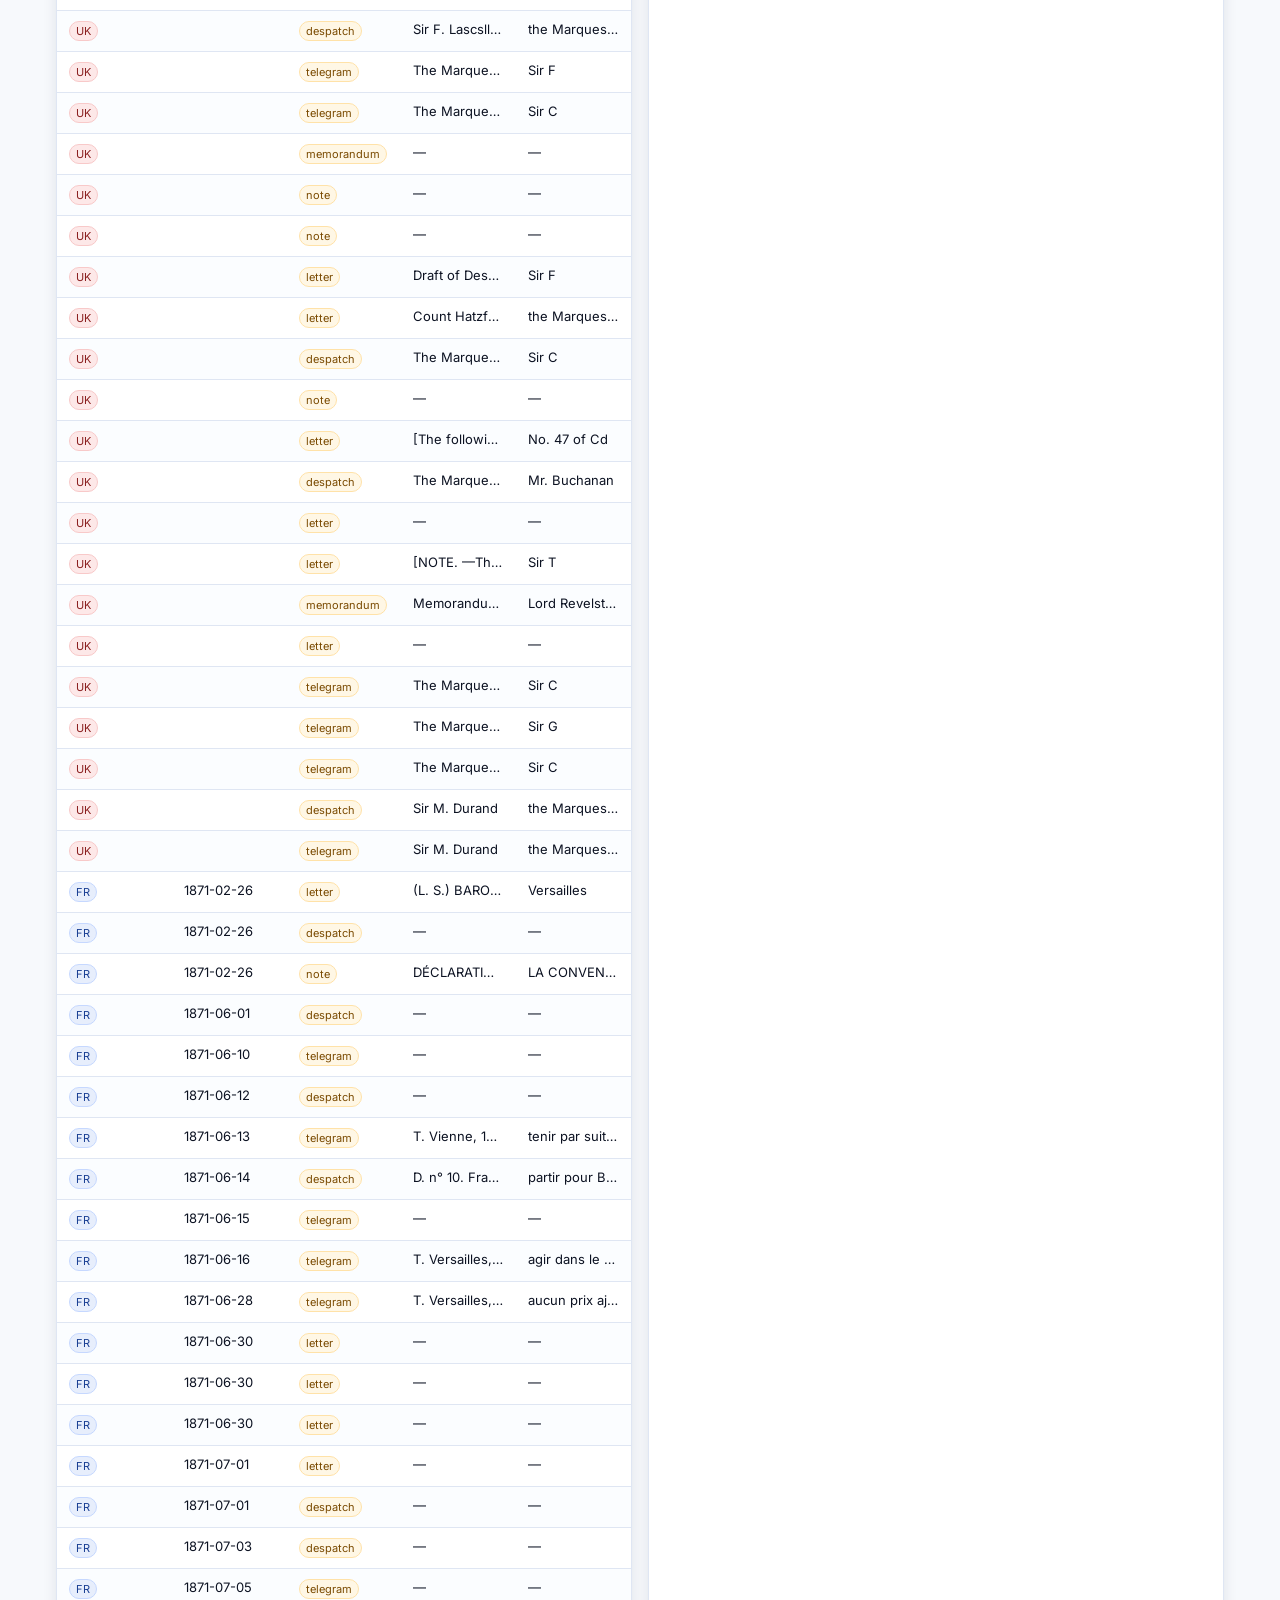
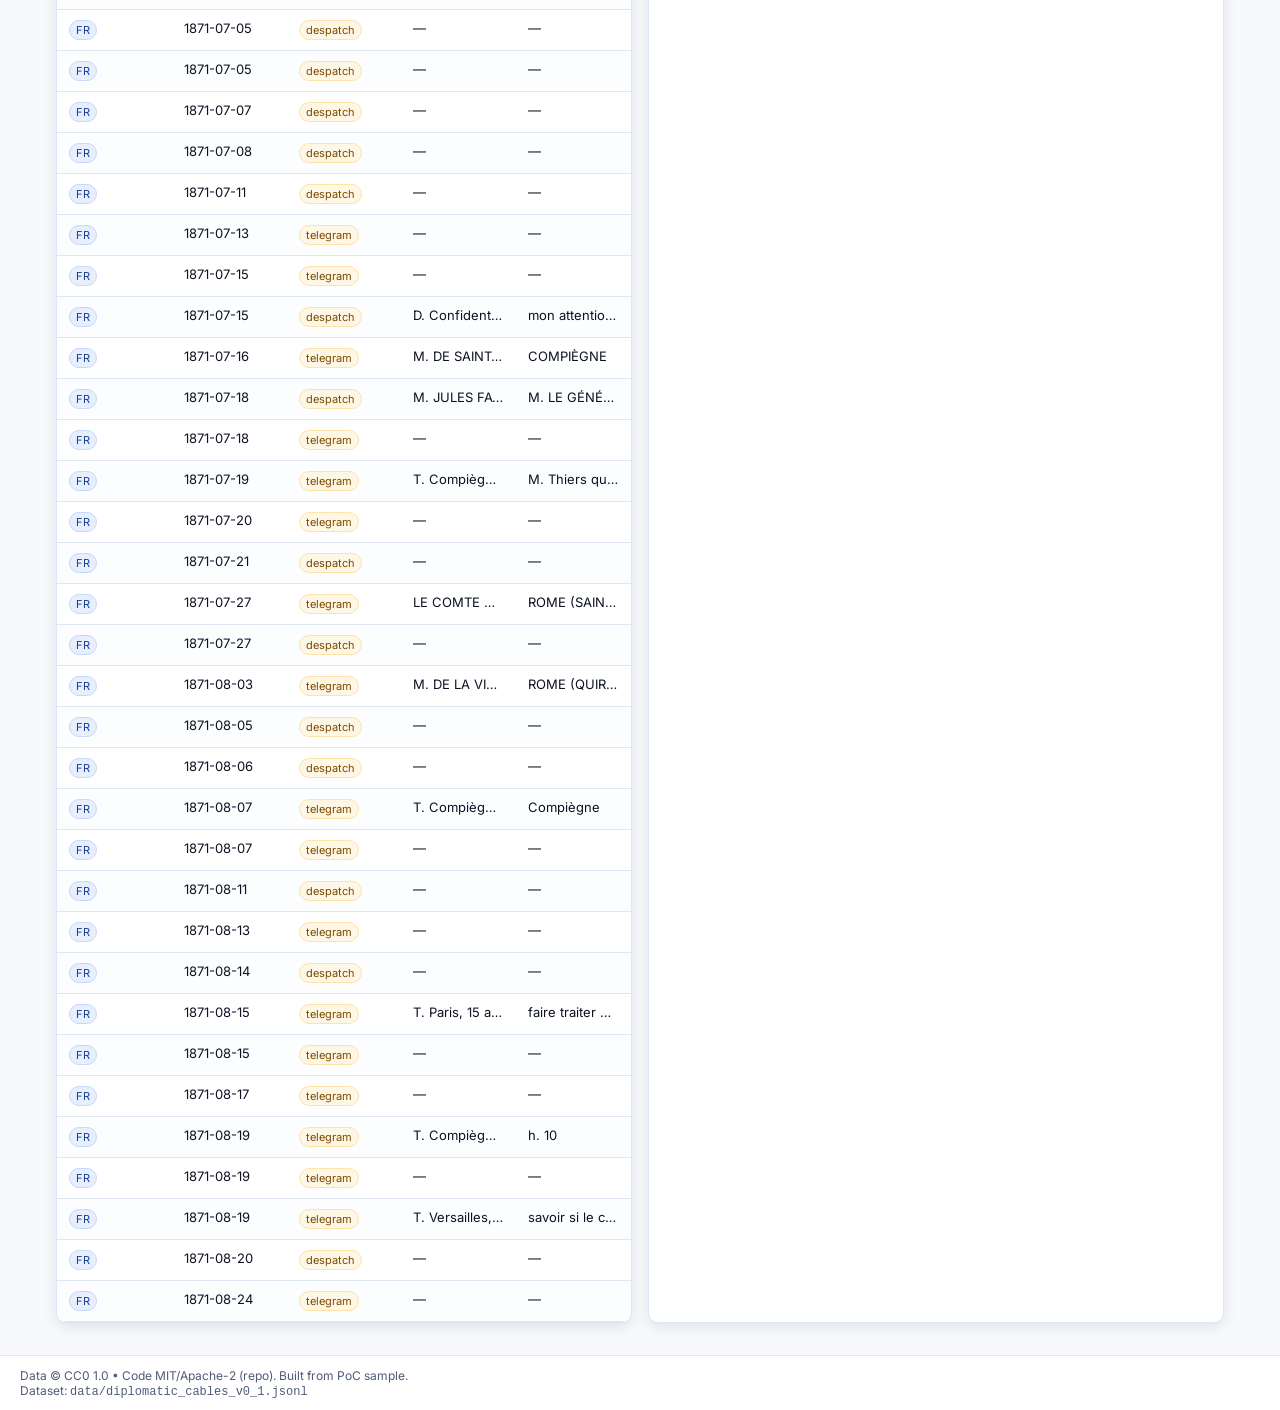
==== commit 23829c64: "Filter UX: checkbox dropdowns; About/Sources on landing; style refinements" ====
--- a/browse.html
+++ b/browse.html
@@ -36,27 +36,35 @@
         </div>
         <div id="filters-panel" class="filters-panel" role="region" aria-label="Filter panel">
           <div class="selects" role="group" aria-label="Corpus and type filters">
-            <label>
-              <span>Corpus</span>
-              <select id="corpus-select" multiple aria-label="Select one or more corpora">
-                <option value="fr" selected>FR</option>
-                <option value="uk" selected>UK</option>
-                <option value="de" selected>DE</option>
-              </select>
-            </label>
-            <label>
-              <span>Type</span>
-              <select id="type-select" multiple aria-label="Select one or more document types">
-                <option selected>letter</option>
-                <option selected>telegram</option>
-                <option selected>despatch</option>
-                <option selected>memorandum</option>
-                <option selected>circular</option>
-                <option selected>enclosure</option>
-                <option selected>report</option>
-                <option selected>note</option>
-              </select>
-            </label>
+            <div class="ms" id="ms-corpora">
+              <button class="btn secondary ms-toggle" aria-haspopup="true" aria-expanded="false">Corpora ▾</button>
+              <div class="ms-menu" role="menu" aria-label="Select corpora">
+                <label class="ms-item"><input type="checkbox" value="fr" checked /> France (FR)</label>
+                <label class="ms-item"><input type="checkbox" value="uk" checked /> United Kingdom (UK)</label>
+                <label class="ms-item"><input type="checkbox" value="de" checked /> Germany (DE)</label>
+                <div class="ms-actions">
+                  <button type="button" class="btn-small" data-ms="corpora" data-action="all">Select all</button>
+                  <button type="button" class="btn-small" data-ms="corpora" data-action="none">Clear</button>
+                </div>
+              </div>
+            </div>
+            <div class="ms" id="ms-types">
+              <button class="btn secondary ms-toggle" aria-haspopup="true" aria-expanded="false">Types ▾</button>
+              <div class="ms-menu" role="menu" aria-label="Select document types">
+                <label class="ms-item"><input type="checkbox" value="letter" checked /> letter</label>
+                <label class="ms-item"><input type="checkbox" value="telegram" checked /> telegram</label>
+                <label class="ms-item"><input type="checkbox" value="despatch" checked /> despatch</label>
+                <label class="ms-item"><input type="checkbox" value="memorandum" checked /> memorandum</label>
+                <label class="ms-item"><input type="checkbox" value="circular" checked /> circular</label>
+                <label class="ms-item"><input type="checkbox" value="enclosure" checked /> enclosure</label>
+                <label class="ms-item"><input type="checkbox" value="report" checked /> report</label>
+                <label class="ms-item"><input type="checkbox" value="note" checked /> note</label>
+                <div class="ms-actions">
+                  <button type="button" class="btn-small" data-ms="types" data-action="all">Select all</button>
+                  <button type="button" class="btn-small" data-ms="types" data-action="none">Clear</button>
+                </div>
+              </div>
+            </div>
           </div>
           <div class="range-row" role="group" aria-label="Year range">
             <div class="range-slider" aria-label="Year range slider">
--- a/styles.css
+++ b/styles.css
@@ -29,8 +29,13 @@
 .controls label span { display: block; color: var(--fg-dim); font-size: 12px; margin-bottom: 4px; }
 .controls input[type="search"] { width: 100%; padding: 10px 12px; border-radius: 6px; border: 1px solid var(--muted); background: var(--bg2); color: var(--fg); }
 .selects { display: flex; flex-wrap: wrap; gap: 16px; }
-.selects select { padding: 8px 10px; border-radius: 6px; border: 1px solid var(--muted); background: var(--bg2); color: var(--fg); min-width: 180px; }
-.selects select[multiple] { min-height: 128px; }
+.ms { position: relative; display: inline-block; }
+.ms-toggle { min-width: 140px; }
+.ms-menu { position: absolute; top: 40px; left: 0; min-width: 240px; background: var(--bg2); border: 1px solid var(--muted); border-radius: 10px; box-shadow: var(--shadow); padding: 8px; display: none; z-index: 100; }
+.ms.open .ms-menu { display: block; }
+.ms-item { display: flex; align-items: center; gap: 8px; padding: 6px 4px; font-size: 13px; }
+.ms-item input { width: 16px; height: 16px; }
+.ms-actions { display: flex; gap: 8px; padding: 6px 4px 0; border-top: 1px dashed var(--muted); margin-top: 6px; }
 .range-row { display: flex; flex-wrap: wrap; gap: 16px; align-items: center; }
 .range-slider { width: 360px; position: relative; height: 36px; }
 .range-slider input[type="range"] { position: absolute; left: 0; right: 0; pointer-events: none; -webkit-appearance: none; appearance: none; background: none; height: 36px; margin: 0; }
